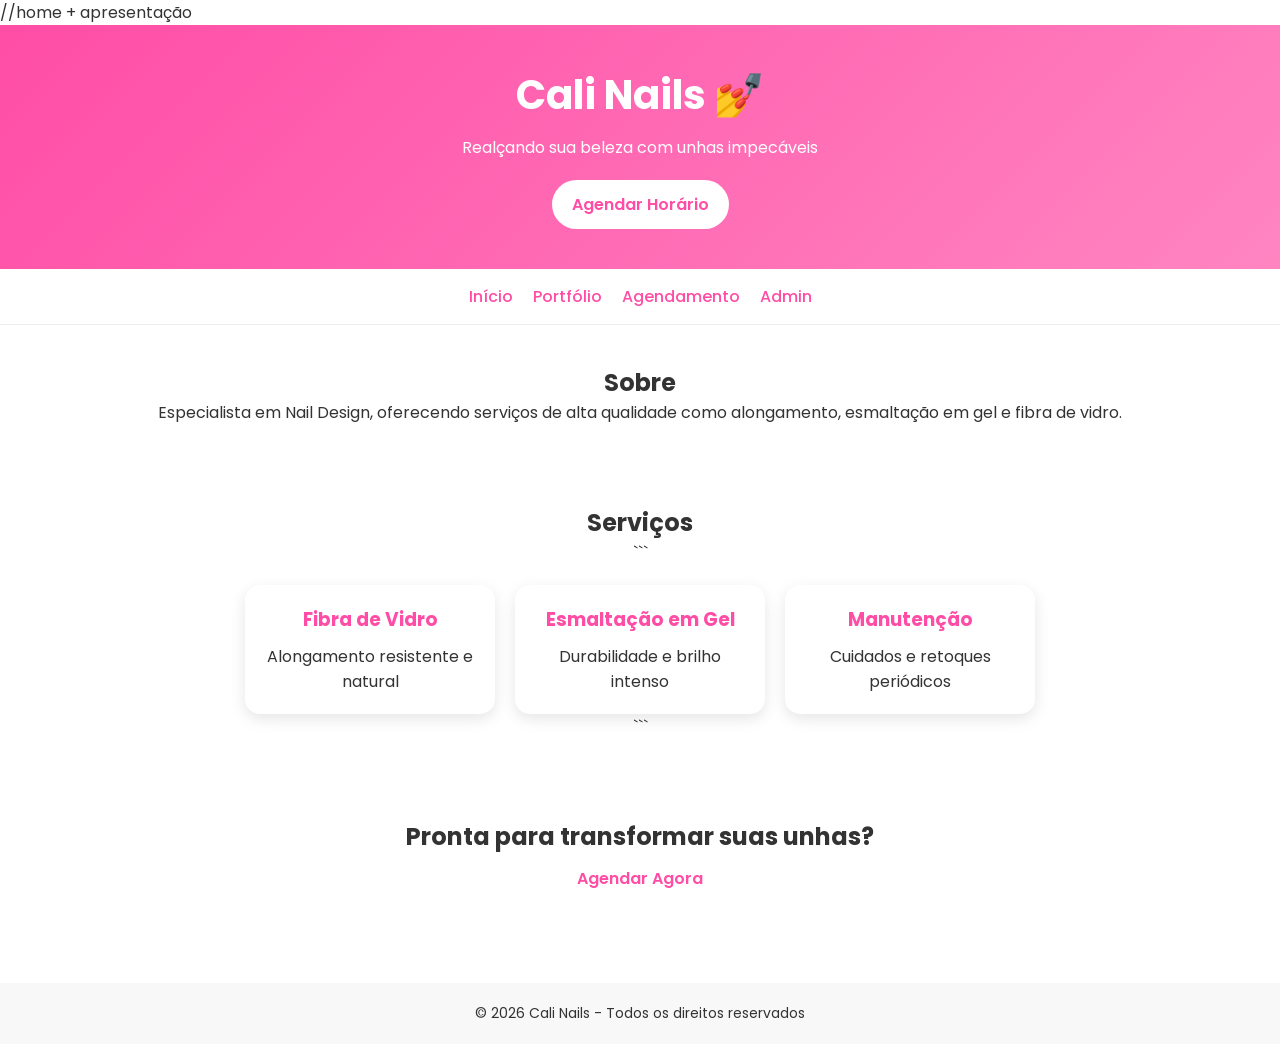
==== index.html @ 7b9d73b5 "Adicionar arquivos" ====
//home + apresentação

<!DOCTYPE html>

<html lang="pt-BR">
<head>
  <meta charset="UTF-8">
  <meta name="viewport" content="width=device-width, initial-scale=1.0">
  <title>Cali Nails</title>

  <!-- Fonte Google -->

  <link href="https://fonts.googleapis.com/css2?family=Poppins:wght@300;400;600&display=swap" rel="stylesheet">

  <style>
    * {
      margin: 0;
      padding: 0;
      box-sizing: border-box;
      font-family: 'Poppins', sans-serif;
    }

    body {
      background: #fff;
      color: #333;
    }

    header {
      background: linear-gradient(135deg, #ff4da6, #ff85c1);
      color: white;
      padding: 40px 20px;
      text-align: center;
    }

    header h1 {
      font-size: 2.5rem;
    }

    header p {
      margin: 10px 0 20px;
    }

    .btn {
      display: inline-block;
      padding: 12px 20px;
      background: white;
      color: #ff4da6;
      border-radius: 25px;
      text-decoration: none;
      font-weight: 600;
      transition: 0.3s;
    }

    .btn:hover {
      background: #ffe6f2;
    }

    nav {
      background: #fff;
      padding: 15px;
      display: flex;
      justify-content: center;
      gap: 20px;
      border-bottom: 1px solid #eee;
    }

    nav a {
      text-decoration: none;
      color: #ff4da6;
      font-weight: 500;
    }

    section {
      padding: 40px 20px;
      text-align: center;
    }

    .services {
      display: flex;
      flex-wrap: wrap;
      justify-content: center;
      gap: 20px;
      margin-top: 20px;
    }

    .card {
      width: 250px;
      padding: 20px;
      border-radius: 15px;
      box-shadow: 0 5px 15px rgba(0,0,0,0.1);
      background: #fff;
    }

    .card h3 {
      margin-bottom: 10px;
      color: #ff4da6;
    }

    footer {
      background: #f8f8f8;
      padding: 20px;
      text-align: center;
      font-size: 14px;
      margin-top: 40px;
    }
  </style>

</head>

<body>

  <!-- Header -->

  <header>
    <h1>Cali Nails 💅</h1>
    <p>Realçando sua beleza com unhas impecáveis</p>
    <a href="agendamento.html" class="btn">Agendar Horário</a>
  </header>

  <!-- Menu -->

  <nav>
    <a href="#">Início</a>
    <a href="portfolio.html">Portfólio</a>
    <a href="agendamento.html">Agendamento</a>
    <a href="dashboard.html">Admin</a>
  </nav>

  <!-- Sobre -->

  <section>
    <h2>Sobre</h2>
    <p>
      Especialista em Nail Design, oferecendo serviços de alta qualidade como
      alongamento, esmaltação em gel e fibra de vidro.
    </p>
  </section>

  <!-- Serviços -->

  <section>
    <h2>Serviços</h2>

```
<div class="services">
  <div class="card">
    <h3>Fibra de Vidro</h3>
    <p>Alongamento resistente e natural</p>
  </div>

  <div class="card">
    <h3>Esmaltação em Gel</h3>
    <p>Durabilidade e brilho intenso</p>
  </div>

  <div class="card">
    <h3>Manutenção</h3>
    <p>Cuidados e retoques periódicos</p>
  </div>
</div>
```

  </section>

  <!-- Call to Action -->

  <section>
    <h2>Pronta para transformar suas unhas?</h2>
    <a href="agendamento.html" class="btn">Agendar Agora</a>
  </section>

  <!-- Rodapé -->

  <footer>
    <p>© 2026 Cali Nails - Todos os direitos reservados</p>
  </footer>

</body>
</html>
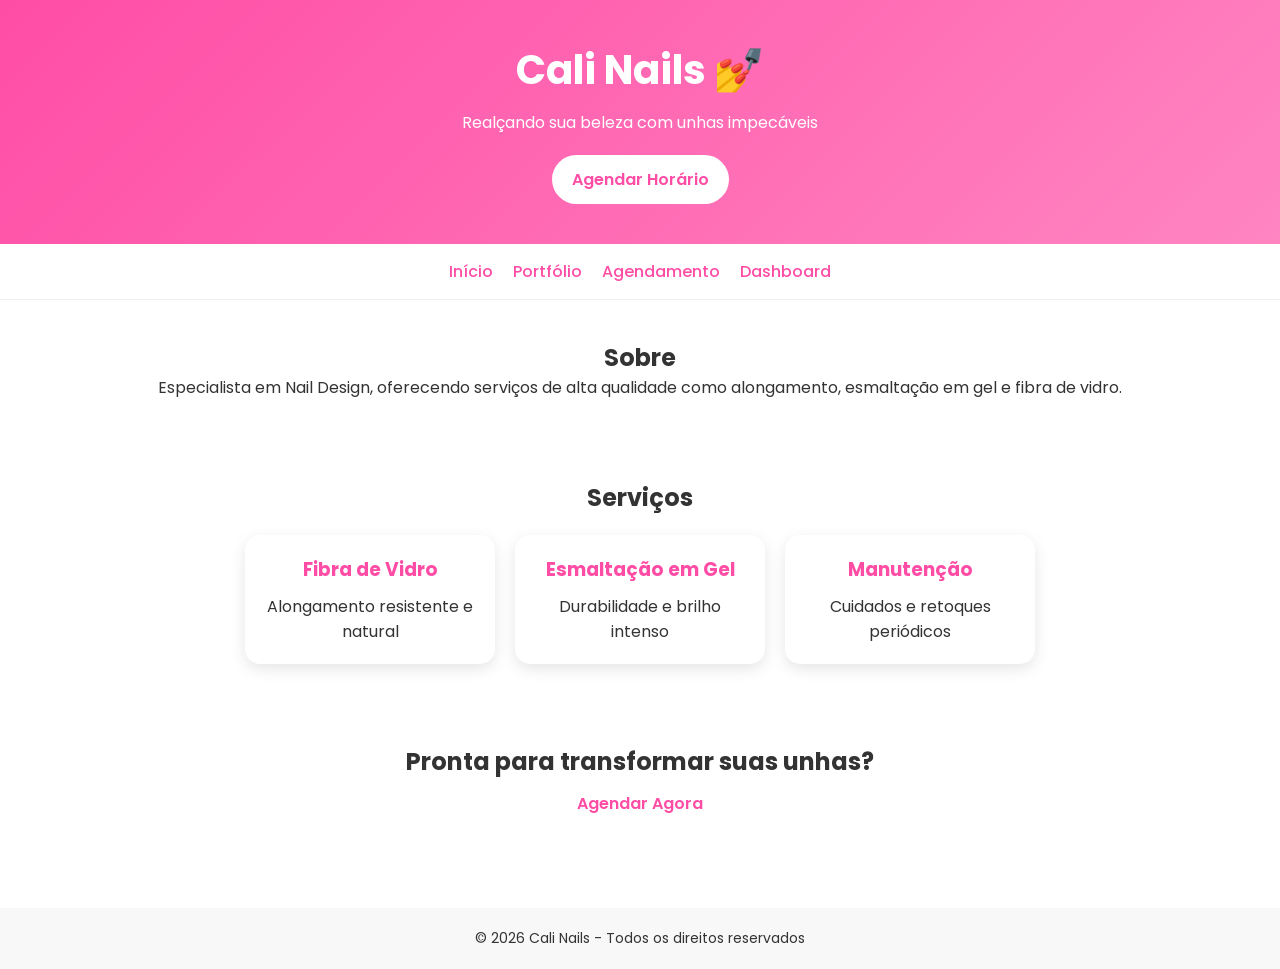
==== commit e47ee18f: "versao estavel com dashboard e agendamento funcionando" ====
--- a/index.html
+++ b/index.html
@@ -1,5 +1,3 @@
-//home + apresentação
-
 <!DOCTYPE html>
 
 <html lang="pt-BR">
@@ -123,7 +121,7 @@
     <a href="#">Início</a>
     <a href="portfolio.html">Portfólio</a>
     <a href="agendamento.html">Agendamento</a>
-    <a href="dashboard.html">Admin</a>
+    <a href="dashboard.html">Dashboard</a>
   </nav>
 
   <!-- Sobre -->
@@ -141,7 +139,6 @@
   <section>
     <h2>Serviços</h2>
 
-```
 <div class="services">
   <div class="card">
     <h3>Fibra de Vidro</h3>
@@ -158,7 +155,6 @@
     <p>Cuidados e retoques periódicos</p>
   </div>
 </div>
-```
 
   </section>
 
